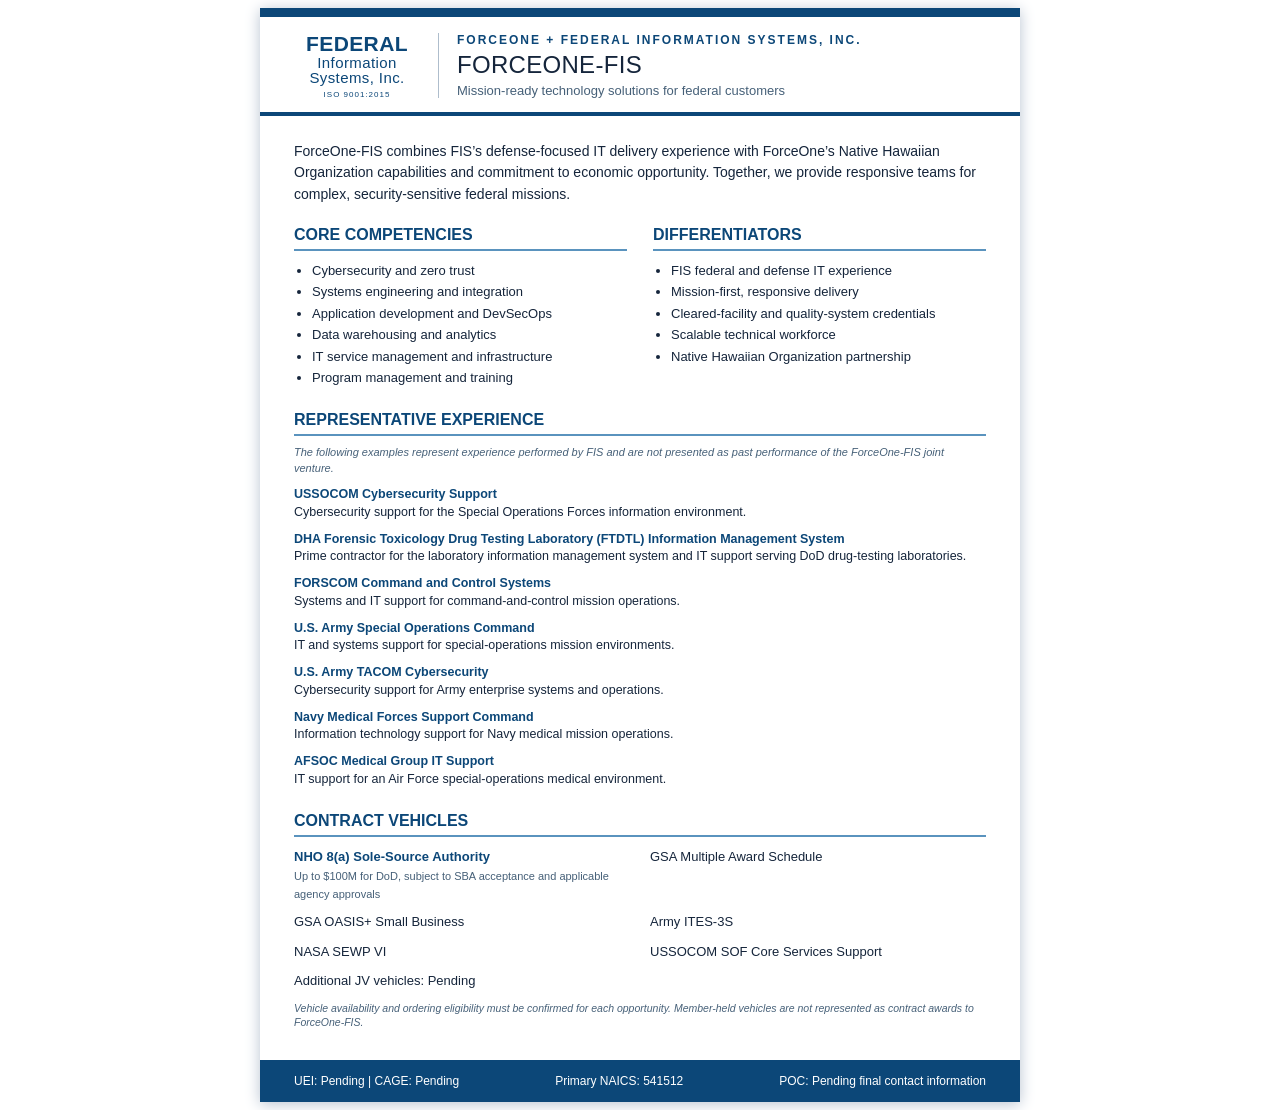
==== assets/capability-statement-preview.html @ 7db8e573 "Add ForceOne-FIS capability statement assets" ====
<!-- saved from url=(0111)file:///C:/Users/charl/Documents/Codex/2026-08-21/realtime-voice-chat/outputs/capability-statement-preview.html -->
<html><head><meta http-equiv="Content-Type" content="text/html; charset=UTF-8"></head><body><div id="capability-statement-preview" style="font-family:Arial,Helvetica,sans-serif;color:light-dark(#15253b,#edf4ff);max-width:760px;margin:0 auto;background:light-dark(#ffffff,#182231);box-shadow:0 2px 14px light-dark(#b8c3d1,#060b12);">
  <div style="height:9px;background:#0c4778;"></div>
  <header style="display:flex;gap:18px;align-items:center;padding:16px 34px 13px;border-bottom:4px solid #0c4778;">
    <div style="width:126px;min-width:126px;text-align:center;color:#0c4778;line-height:1.03;letter-spacing:.4px;">
      <div style="font-size:21px;font-weight:700;">FEDERAL</div>
      <div style="font-size:15px;font-weight:400;">Information<br>Systems, Inc.</div>
      <div style="font-size:8px;letter-spacing:1px;margin-top:5px;">ISO 9001:2015</div>
    </div>
    <div style="border-left:1px solid #aebdcc;padding-left:18px;">
      <div style="font-size:12px;letter-spacing:2px;font-weight:700;color:#0c4778;">FORCEONE + FEDERAL INFORMATION SYSTEMS, INC.</div>
      <h1 style="margin:4px 0;font-size:24px;font-weight:500;letter-spacing:.3px;">FORCEONE-FIS</h1>
      <div style="font-size:13px;color:light-dark(#466078,#c1d6ec);">Mission-ready technology solutions for federal customers</div>
    </div>
  </header>
  <main style="padding:25px 34px 30px;">
    <p style="font-size:14px;line-height:1.55;margin:0 0 20px;">ForceOne-FIS combines FIS’s defense-focused IT delivery experience with ForceOne’s Native Hawaiian Organization capabilities and commitment to economic opportunity. Together, we provide responsive teams for complex, security-sensitive federal missions.</p>
    <div style="display:grid;grid-template-columns:1fr 1fr;gap:26px;">
      <section>
        <h2 style="font-size:16px;margin:0 0 9px;color:#0c4778;border-bottom:2px solid #5a93be;padding-bottom:5px;">CORE COMPETENCIES</h2>
        <ul style="font-size:13px;line-height:1.65;margin:0;padding-left:18px;">
          <li>Cybersecurity and zero trust</li>
          <li>Systems engineering and integration</li>
          <li>Application development and DevSecOps</li>
          <li>Data warehousing and analytics</li>
          <li>IT service management and infrastructure</li>
          <li>Program management and training</li>
        </ul>
      </section>
      <section>
        <h2 style="font-size:16px;margin:0 0 9px;color:#0c4778;border-bottom:2px solid #5a93be;padding-bottom:5px;">DIFFERENTIATORS</h2>
        <ul style="font-size:13px;line-height:1.65;margin:0;padding-left:18px;">
          <li>FIS federal and defense IT experience</li>
          <li>Mission-first, responsive delivery</li>
          <li>Cleared-facility and quality-system credentials</li>
          <li>Scalable technical workforce</li>
          <li>Native Hawaiian Organization partnership</li>
        </ul>
      </section>
    </div>
    <section style="margin-top:23px;">
      <h2 style="font-size:16px;margin:0 0 9px;color:#0c4778;border-bottom:2px solid #5a93be;padding-bottom:5px;">REPRESENTATIVE EXPERIENCE</h2>
      <p style="font-size:11px;line-height:1.4;color:light-dark(#466078,#c1d6ec);margin:0 0 10px;font-style:italic;">The following examples represent experience performed by FIS and are not presented as past performance of the ForceOne-FIS joint venture.</p>
      <div style="display:grid;grid-template-columns:1fr;gap:9px;font-size:12.5px;line-height:1.42;">
        <div><strong style="color:#0c4778;">USSOCOM Cybersecurity Support</strong><br>Cybersecurity support for the Special Operations Forces information environment.</div>
        <div><strong style="color:#0c4778;">DHA Forensic Toxicology Drug Testing Laboratory (FTDTL) Information Management System</strong><br>Prime contractor for the laboratory information management system and IT support serving DoD drug-testing laboratories.</div>
        <div><strong style="color:#0c4778;">FORSCOM Command and Control Systems</strong><br>Systems and IT support for command-and-control mission operations.</div>
        <div><strong style="color:#0c4778;">U.S. Army Special Operations Command</strong><br>IT and systems support for special-operations mission environments.</div>
        <div><strong style="color:#0c4778;">U.S. Army TACOM Cybersecurity</strong><br>Cybersecurity support for Army enterprise systems and operations.</div>
        <div><strong style="color:#0c4778;">Navy Medical Forces Support Command</strong><br>Information technology support for Navy medical mission operations.</div>
        <div><strong style="color:#0c4778;">AFSOC Medical Group IT Support</strong><br>IT support for an Air Force special-operations medical environment.</div>
      </div>
    </section>
    <section style="margin-top:23px;">
      <h2 style="font-size:16px;margin:0 0 9px;color:#0c4778;border-bottom:2px solid #5a93be;padding-bottom:5px;">CONTRACT VEHICLES</h2>
      <div style="font-size:13px;line-height:1.65;display:grid;grid-template-columns:1fr 1fr;gap:8px 20px;"><div><strong style="color:#0c4778;">NHO 8(a) Sole-Source Authority</strong><br><span style="font-size:11px;color:light-dark(#466078,#c1d6ec);">Up to $100M for DoD, subject to SBA acceptance and applicable agency approvals</span></div><div>GSA Multiple Award Schedule</div><div>GSA OASIS+ Small Business</div><div>Army ITES-3S</div><div>NASA SEWP VI</div><div>USSOCOM SOF Core Services Support</div><div>Additional JV vehicles: Pending</div></div>
      <p style="font-size:10.5px;line-height:1.4;color:light-dark(#466078,#c1d6ec);margin:9px 0 0;font-style:italic;">Vehicle availability and ordering eligibility must be confirmed for each opportunity. Member-held vehicles are not represented as contract awards to ForceOne-FIS.</p>
    </section>
  </main>
  <footer style="background:#0c4778;color:#fff;padding:14px 34px;font-size:12px;display:flex;justify-content:space-between;gap:16px;flex-wrap:wrap;"><span>UEI: Pending | CAGE: Pending</span><span>Primary NAICS: 541512</span><span>POC: Pending final contact information</span></footer>
</div>
</body></html>
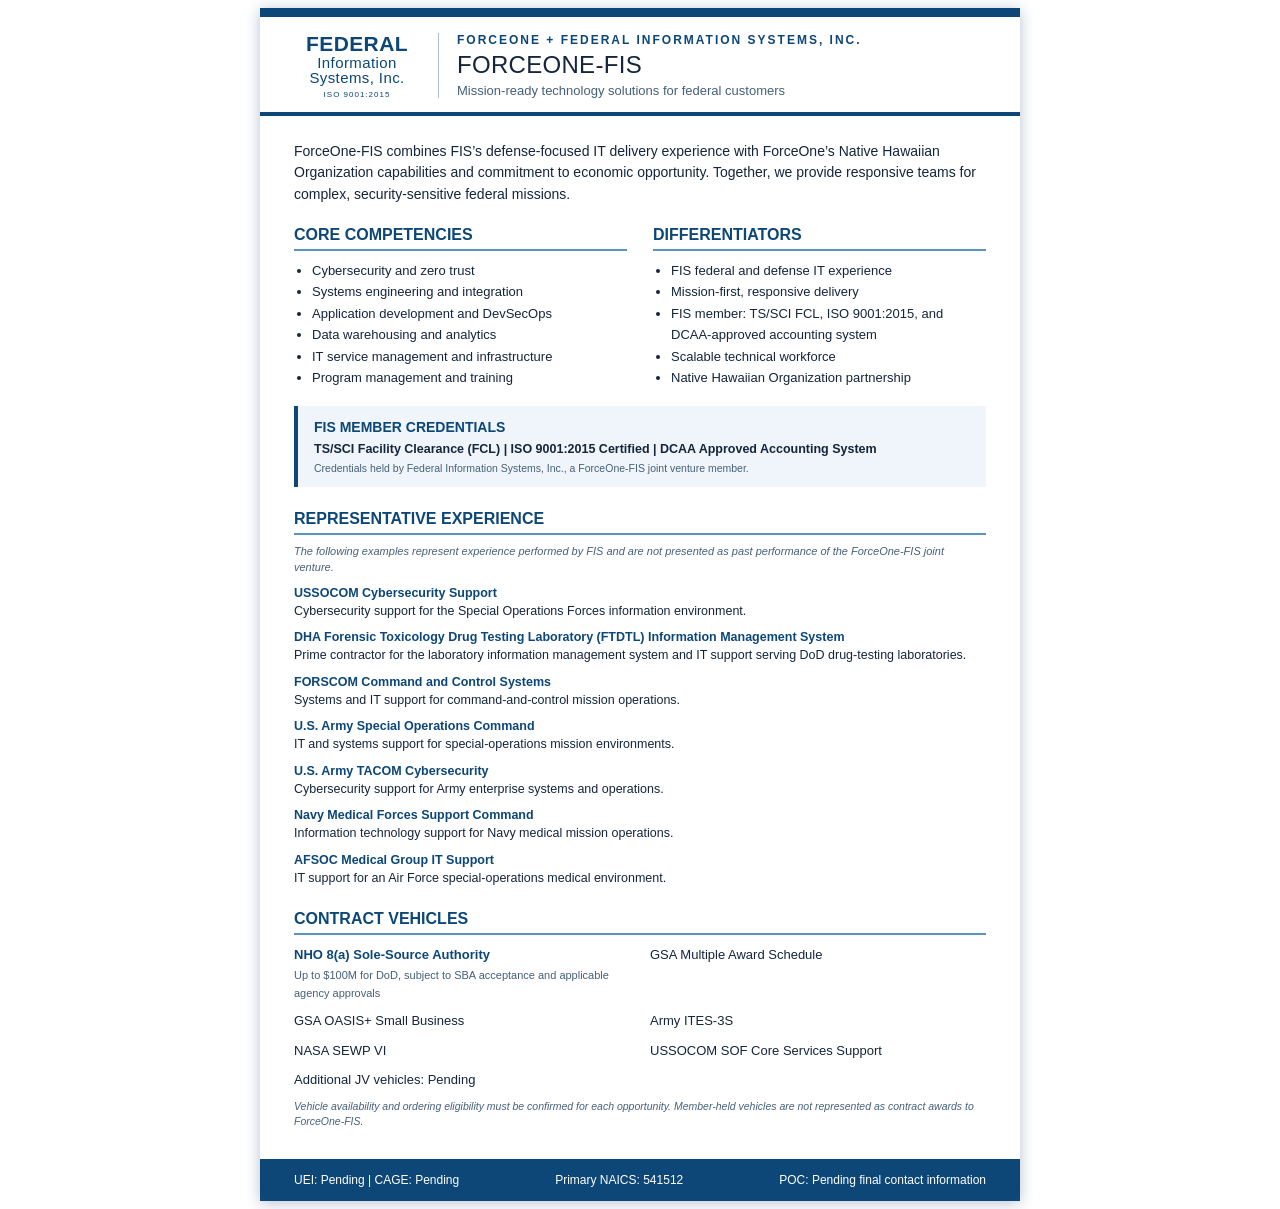
==== commit 0b088c06: "Add verified FIS member credentials to capability statement" ====
--- a/assets/capability-statement-preview.html
+++ b/assets/capability-statement-preview.html
@@ -33,12 +33,17 @@
         <ul style="font-size:13px;line-height:1.65;margin:0;padding-left:18px;">
           <li>FIS federal and defense IT experience</li>
           <li>Mission-first, responsive delivery</li>
-          <li>Cleared-facility and quality-system credentials</li>
+          <li>FIS member: TS/SCI FCL, ISO 9001:2015, and DCAA-approved accounting system</li>
           <li>Scalable technical workforce</li>
           <li>Native Hawaiian Organization partnership</li>
         </ul>
       </section>
     </div>
+    <section style="margin-top:18px;padding:13px 16px;background:#eff5fa;border-left:4px solid #0c4778;">
+      <h2 style="font-size:14px;margin:0 0 5px;color:#0c4778;">FIS MEMBER CREDENTIALS</h2>
+      <div style="font-size:12.5px;font-weight:700;line-height:1.5;">TS/SCI Facility Clearance (FCL) | ISO 9001:2015 Certified | DCAA Approved Accounting System</div>
+      <div style="font-size:10.5px;color:light-dark(#466078,#c1d6ec);margin-top:3px;">Credentials held by Federal Information Systems, Inc., a ForceOne-FIS joint venture member.</div>
+    </section>
     <section style="margin-top:23px;">
       <h2 style="font-size:16px;margin:0 0 9px;color:#0c4778;border-bottom:2px solid #5a93be;padding-bottom:5px;">REPRESENTATIVE EXPERIENCE</h2>
       <p style="font-size:11px;line-height:1.4;color:light-dark(#466078,#c1d6ec);margin:0 0 10px;font-style:italic;">The following examples represent experience performed by FIS and are not presented as past performance of the ForceOne-FIS joint venture.</p>
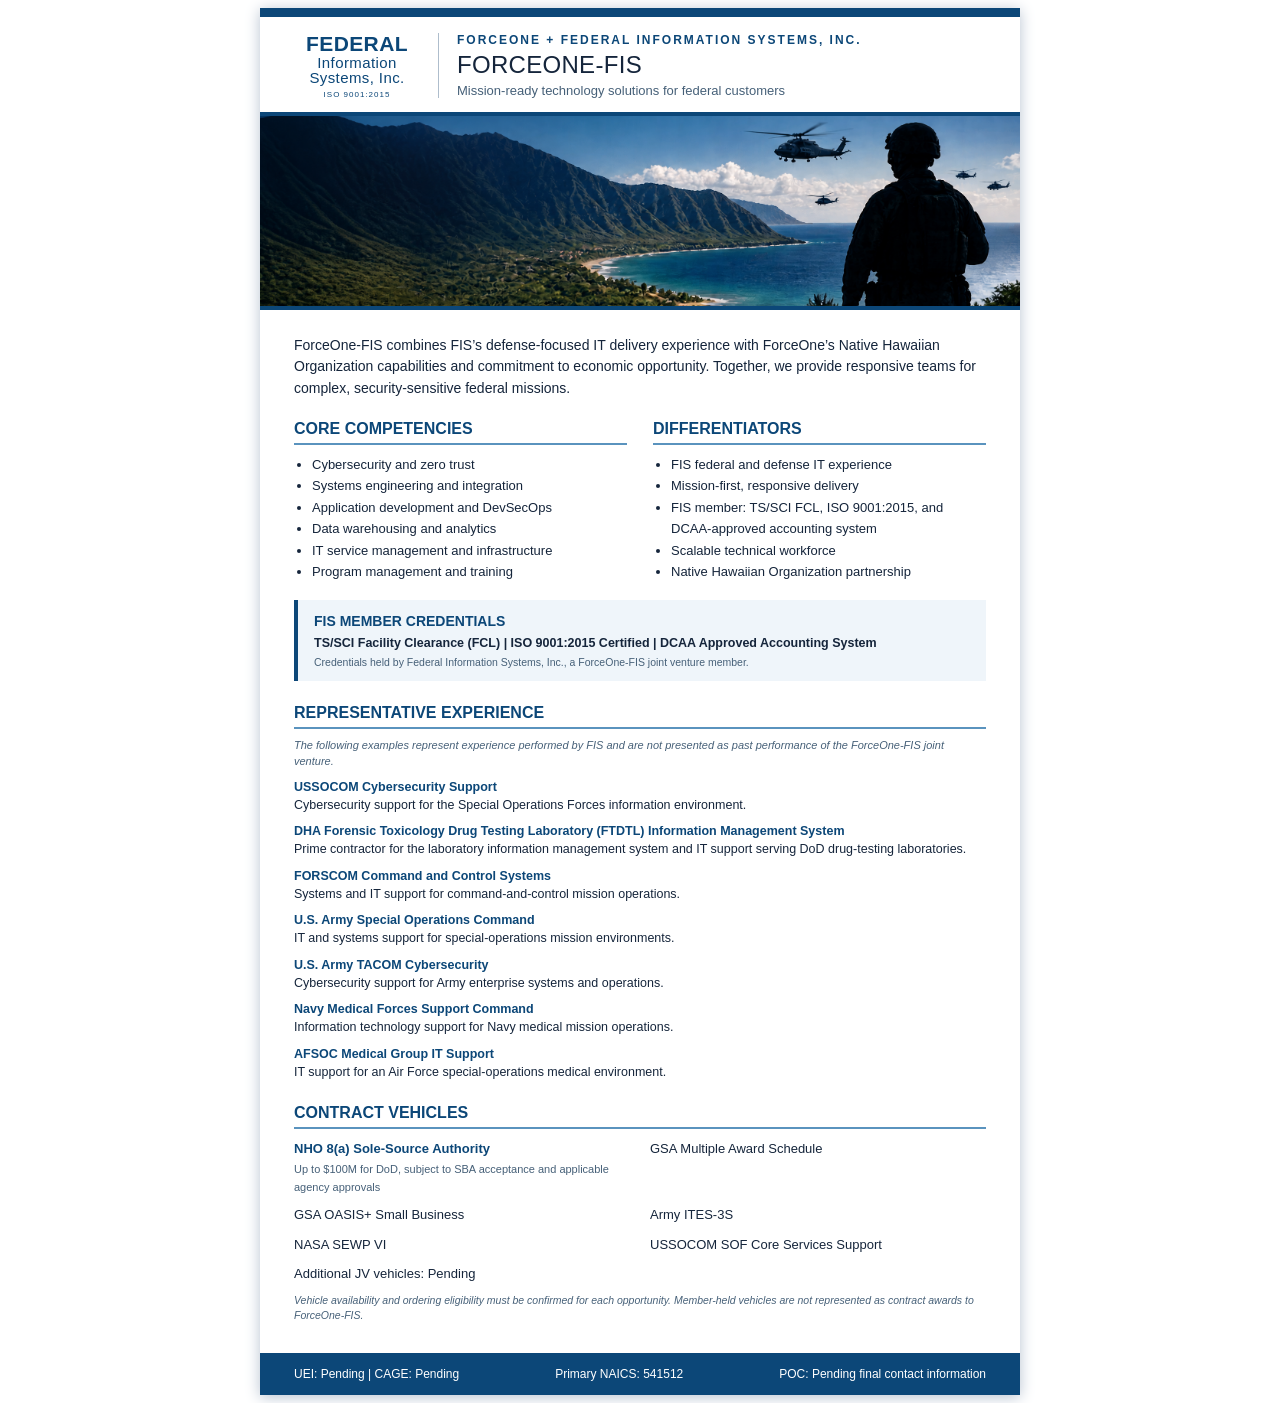
==== commit 9f41548f: "Restore helicopter capability statement" ====
--- a/assets/capability-statement-preview.html
+++ b/assets/capability-statement-preview.html
@@ -14,6 +14,7 @@
       <div style="font-size:13px;color:light-dark(#466078,#c1d6ec);">Mission-ready technology solutions for federal customers</div>
     </div>
   </header>
+  <div style="height:190px;overflow:hidden;border-bottom:4px solid #0c4778;background:#071f3d;"><img src="capability-helicopter-banner.png" alt="Military helicopters flying above a Hawaiian coastline" style="width:100%;height:100%;object-fit:cover;object-position:center 48%;display:block;"></div>
   <main style="padding:25px 34px 30px;">
     <p style="font-size:14px;line-height:1.55;margin:0 0 20px;">ForceOne-FIS combines FIS’s defense-focused IT delivery experience with ForceOne’s Native Hawaiian Organization capabilities and commitment to economic opportunity. Together, we provide responsive teams for complex, security-sensitive federal missions.</p>
     <div style="display:grid;grid-template-columns:1fr 1fr;gap:26px;">
